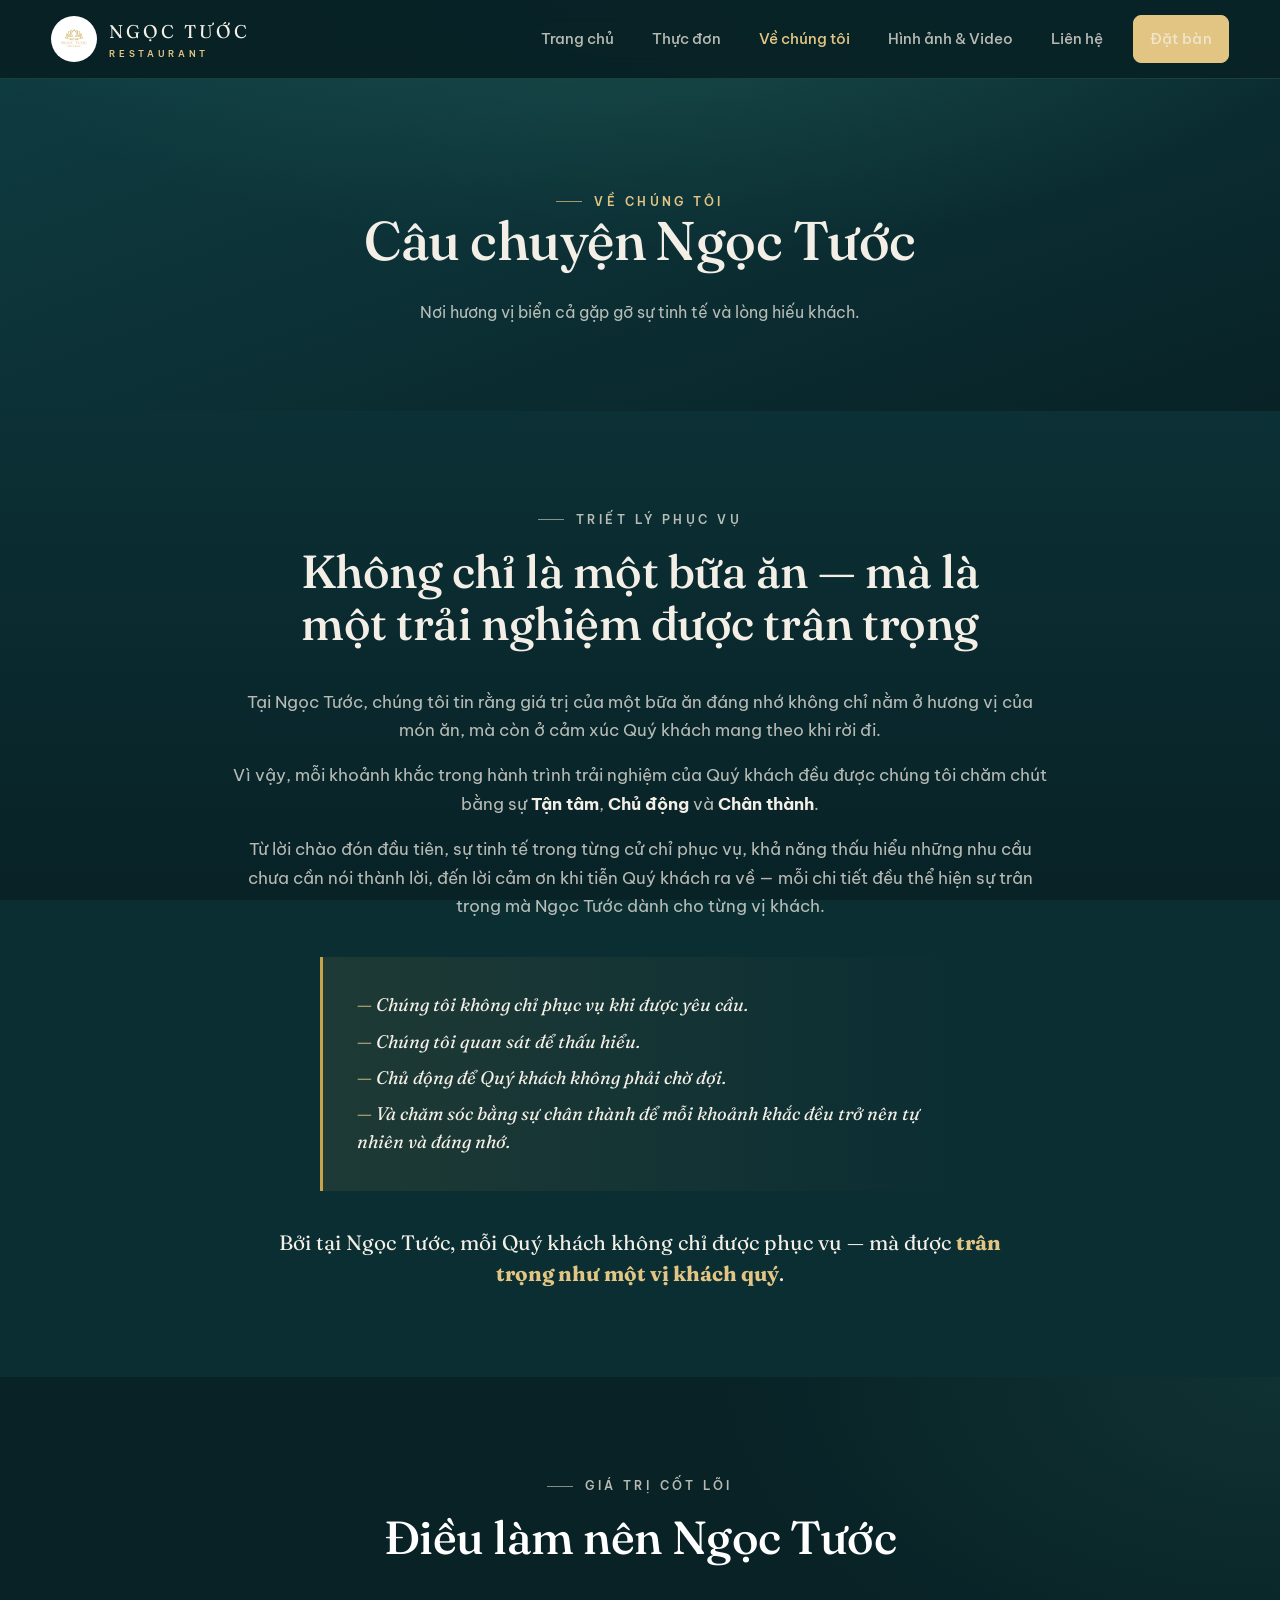
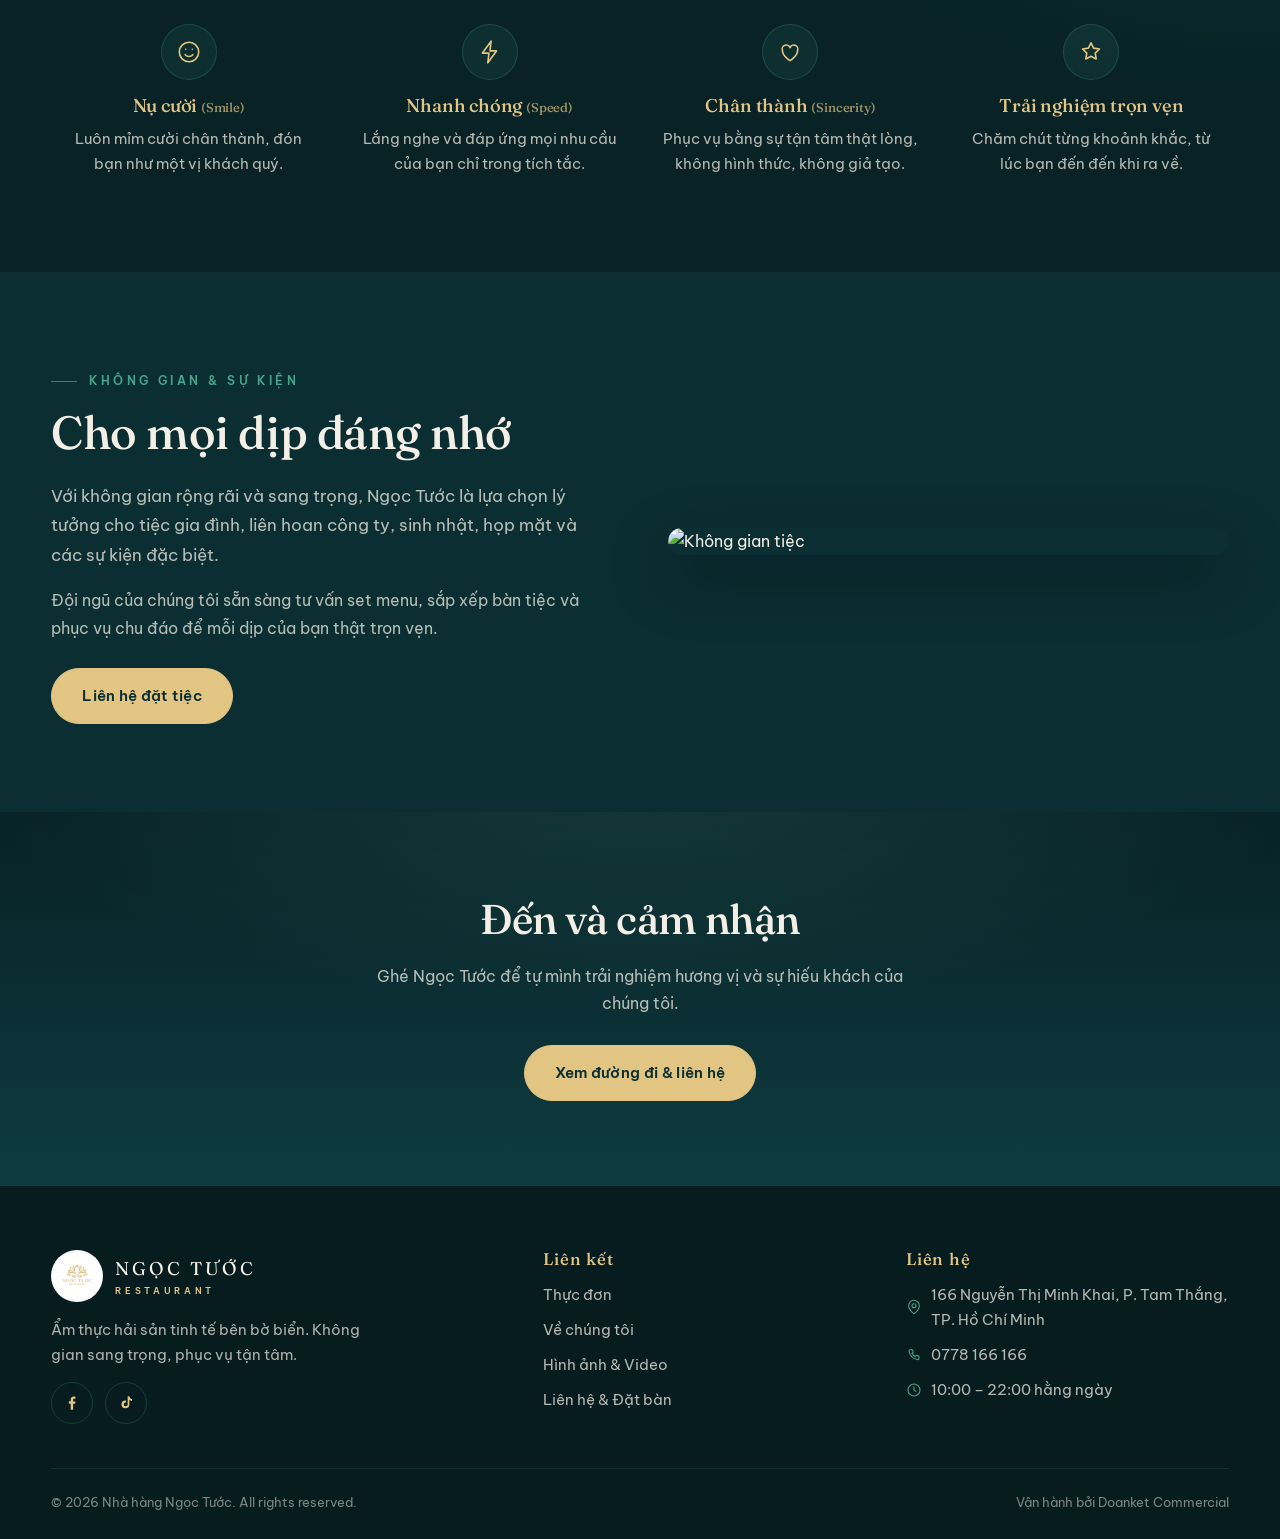
==== about.html @ 62fc62b0 "Khởi tạo website Nhà hàng Ngọc Tước Website tĩnh 5 trang (index, menu, about, gallery, contact) theo" ====
<!DOCTYPE html>
<html lang="vi">
<head>
<meta charset="UTF-8">
<meta name="viewport" content="width=device-width, initial-scale=1.0">
<title>Về chúng tôi — Nhà hàng Ngọc Tước</title>
<meta name="description" content="Câu chuyện, triết lý ẩm thực và không gian của Nhà hàng Ngọc Tước tại Vũng Tàu.">
<link rel="icon" href="assets/logo.jpg">
<link rel="preconnect" href="https://fonts.googleapis.com">
<link rel="preconnect" href="https://fonts.gstatic.com" crossorigin>
<link href="https://fonts.googleapis.com/css2?family=Fraunces:ital,opsz,wght@0,9..144,400;0,9..144,500;0,9..144,600;1,9..144,500&family=Be+Vietnam+Pro:wght@300;400;500;600;700&display=swap" rel="stylesheet">
<link rel="stylesheet" href="css/style.css">
</head>
<body>

<header class="site-header">
  <div class="container nav">
    <a href="index.html" class="brand">
      <img src="assets/logo.jpg" alt="Logo Ngọc Tước">
      <span class="brand-name">NGỌC TƯỚC<small>RESTAURANT</small></span>
    </a>
    <button class="nav-toggle" aria-label="Menu">☰</button>
    <ul class="nav-links">
      <li><a href="index.html">Trang chủ</a></li>
      <li><a href="menu.html">Thực đơn</a></li>
      <li><a href="about.html" class="active">Về chúng tôi</a></li>
      <li><a href="gallery.html">Hình ảnh &amp; Video</a></li>
      <li><a href="contact.html">Liên hệ</a></li>
      <li class="nav-cta"><a href="contact.html#dat-ban" class="btn btn--gold">Đặt bàn</a></li>
    </ul>
  </div>
</header>

<section class="page-banner">
  <div class="container">
    <p class="eyebrow" style="color:var(--gold-light)">Về chúng tôi</p>
    <h1>Câu chuyện Ngọc Tước</h1>
    <p>Nơi hương vị biển cả gặp gỡ sự tinh tế và lòng hiếu khách.</p>
  </div>
</section>

<section class="section">
  <div class="container">
    <div class="section-head reveal" style="margin-bottom:38px">
      <p class="eyebrow">Triết lý phục vụ</p>
      <h2 class="section-title">Không chỉ là một bữa ăn — mà là một trải nghiệm được trân trọng</h2>
    </div>
    <div class="philosophy-body reveal">
      <p>Tại Ngọc Tước, chúng tôi tin rằng giá trị của một bữa ăn đáng nhớ không chỉ nằm ở hương vị của món ăn, mà còn ở cảm xúc Quý khách mang theo khi rời đi.</p>
      <p>Vì vậy, mỗi khoảnh khắc trong hành trình trải nghiệm của Quý khách đều được chúng tôi chăm chút bằng sự <b>Tận tâm</b>, <b>Chủ động</b> và <b>Chân thành</b>.</p>
      <p>Từ lời chào đón đầu tiên, sự tinh tế trong từng cử chỉ phục vụ, khả năng thấu hiểu những nhu cầu chưa cần nói thành lời, đến lời cảm ơn khi tiễn Quý khách ra về — mỗi chi tiết đều thể hiện sự trân trọng mà Ngọc Tước dành cho từng vị khách.</p>
    </div>
    <div class="creed reveal">
      <p>Chúng tôi không chỉ phục vụ khi được yêu cầu.</p>
      <p>Chúng tôi quan sát để thấu hiểu.</p>
      <p>Chủ động để Quý khách không phải chờ đợi.</p>
      <p>Và chăm sóc bằng sự chân thành để mỗi khoảnh khắc đều trở nên tự nhiên và đáng nhớ.</p>
    </div>
    <p class="philosophy-closing reveal">Bởi tại Ngọc Tước, mỗi Quý khách không chỉ được phục vụ — mà được <b>trân trọng như một vị khách quý</b>.</p>
  </div>
</section>

<section class="section about-band">
  <div class="container">
    <div class="section-head reveal">
      <p class="eyebrow">Giá trị cốt lõi</p>
      <h2 class="section-title" style="color:#fff">Điều làm nên Ngọc Tước</h2>
    </div>
    <div class="features">
      <div class="feature reveal"><div class="ic"><svg viewBox="0 0 24 24" fill="none" stroke="currentColor" stroke-width="1.5" stroke-linecap="round" stroke-linejoin="round"><circle cx="12" cy="12" r="9"/><path d="M8.5 14.5a4.5 4.5 0 007 0"/><path d="M9 9.5h.01M15 9.5h.01"/></svg></div><h3 style="color:var(--gold-light)">Nụ cười <span style="font-size:.7em;opacity:.7">(Smile)</span></h3><p style="color:rgba(244,239,230,.74)">Luôn mỉm cười chân thành, đón bạn như một vị khách quý.</p></div>
      <div class="feature reveal"><div class="ic"><svg viewBox="0 0 24 24" fill="none" stroke="currentColor" stroke-width="1.5" stroke-linecap="round" stroke-linejoin="round"><path d="M13 2L5 13h6l-1 9 8-11h-6z"/></svg></div><h3 style="color:var(--gold-light)">Nhanh chóng <span style="font-size:.7em;opacity:.7">(Speed)</span></h3><p style="color:rgba(244,239,230,.74)">Lắng nghe và đáp ứng mọi nhu cầu của bạn chỉ trong tích tắc.</p></div>
      <div class="feature reveal"><div class="ic"><svg viewBox="0 0 24 24" fill="none" stroke="currentColor" stroke-width="1.5" stroke-linecap="round" stroke-linejoin="round"><path d="M12 20s-7-4.4-7-9.5A3.5 3.5 0 0112 8a3.5 3.5 0 017 2.5c0 5.1-7 9.5-7 9.5z"/></svg></div><h3 style="color:var(--gold-light)">Chân thành <span style="font-size:.7em;opacity:.7">(Sincerity)</span></h3><p style="color:rgba(244,239,230,.74)">Phục vụ bằng sự tận tâm thật lòng, không hình thức, không giả tạo.</p></div>
      <div class="feature reveal"><div class="ic"><svg viewBox="0 0 24 24" fill="none" stroke="currentColor" stroke-width="1.5" stroke-linecap="round" stroke-linejoin="round"><path d="M12 3.5l2.4 4.9 5.4.8-3.9 3.8.9 5.4-4.8-2.5-4.8 2.5.9-5.4L4.2 9.2l5.4-.8z"/></svg></div><h3 style="color:var(--gold-light)">Trải nghiệm trọn vẹn</h3><p style="color:rgba(244,239,230,.74)">Chăm chút từng khoảnh khắc, từ lúc bạn đến đến khi ra về.</p></div>
    </div>
  </div>
</section>

<section class="section">
  <div class="container split">
    <div class="reveal" style="order:2">
      <img src="https://images.unsplash.com/photo-1515669097368-22e68427d265?auto=format&fit=crop&w=900&q=80" alt="Không gian tiệc">
    </div>
    <div class="reveal" style="order:1">
      <p class="eyebrow">Không gian &amp; Sự kiện</p>
      <h2 class="section-title">Cho mọi dịp đáng nhớ</h2>
      <p class="lead">Với không gian rộng rãi và sang trọng, Ngọc Tước là lựa chọn lý tưởng cho tiệc gia đình, liên hoan công ty, sinh nhật, họp mặt và các sự kiện đặc biệt.</p>
      <p style="color:var(--nacre-dim)">Đội ngũ của chúng tôi sẵn sàng tư vấn set menu, sắp xếp bàn tiệc và phục vụ chu đáo để mỗi dịp của bạn thật trọn vẹn.</p>
      <div style="margin-top:26px"><a href="contact.html#dat-ban" class="btn btn--gold">Liên hệ đặt tiệc</a></div>
    </div>
  </div>
</section>

<section class="cta-band">
  <div class="container reveal">
    <h2>Đến và cảm nhận</h2>
    <p>Ghé Ngọc Tước để tự mình trải nghiệm hương vị và sự hiếu khách của chúng tôi.</p>
    <a href="contact.html" class="btn btn--gold">Xem đường đi &amp; liên hệ</a>
  </div>
</section>

<footer class="site-footer">
  <div class="container">
    <div class="footer-grid">
      <div>
        <div class="footer-brand">
          <img src="assets/logo.jpg" alt="Ngọc Tước">
          <span class="brand-name" style="color:var(--ivory)">NGỌC TƯỚC<small>RESTAURANT</small></span>
        </div>
        <p style="color:rgba(247,242,233,.7);font-size:.92rem;max-width:340px">Ẩm thực hải sản tinh tế bên bờ biển. Không gian sang trọng, phục vụ tận tâm.</p>
        <div class="socials">
          <a href="https://www.facebook.com/profile.php?id=100064023433682" target="_blank" rel="noopener" aria-label="Facebook"><svg viewBox="0 0 24 24" fill="currentColor"><path d="M13.5 21v-8h2.7l.4-3.1h-3.1V7.9c0-.9.25-1.5 1.5-1.5h1.6V3.6c-.28-.04-1.24-.12-2.36-.12-2.33 0-3.93 1.42-3.93 4.04v2.25H7.8V13h2.5v8z"/></svg></a>
          <a href="https://www.tiktok.com/@nhahangngoctuoc" target="_blank" rel="noopener" aria-label="TikTok"><svg viewBox="0 0 24 24" fill="currentColor"><path d="M16.5 3c.3 2 1.5 3.4 3.5 3.6v2.6c-1.3 0-2.5-.4-3.5-1.1v5.7a5.3 5.3 0 11-5.3-5.3c.3 0 .6 0 .9.1v2.7a2.6 2.6 0 102.1 2.5V3z"/></svg></a>
        </div>
      </div>
      <div>
        <h4>Liên kết</h4>
        <a href="menu.html">Thực đơn</a>
        <a href="about.html">Về chúng tôi</a>
        <a href="gallery.html">Hình ảnh &amp; Video</a>
        <a href="contact.html">Liên hệ &amp; Đặt bàn</a>
      </div>
      <div>
        <h4>Liên hệ</h4>
        <a href="https://maps.google.com/?q=166+Nguyen+Thi+Minh+Khai+Tam+Thang+Vung+Tau" target="_blank" rel="noopener"><svg viewBox="0 0 24 24" fill="none" stroke="currentColor" stroke-width="1.6" stroke-linecap="round" stroke-linejoin="round"><path d="M20 10c0 6-8 12-8 12s-8-6-8-12a8 8 0 0116 0z"/><circle cx="12" cy="10" r="3"/></svg>166 Nguyễn Thị Minh Khai, P. Tam Thắng, TP. Hồ Chí Minh</a>
        <a href="tel:0778166166"><svg viewBox="0 0 24 24" fill="none" stroke="currentColor" stroke-width="1.6" stroke-linecap="round" stroke-linejoin="round"><path d="M6.5 4h3l1.5 4-2 1.5a11 11 0 005 5l1.5-2 4 1.5v3a2 2 0 01-2 2A16 16 0 014.5 6a2 2 0 012-2z"/></svg>0778 166 166</a>
        <a href="#"><svg viewBox="0 0 24 24" fill="none" stroke="currentColor" stroke-width="1.6" stroke-linecap="round" stroke-linejoin="round"><circle cx="12" cy="12" r="9"/><path d="M12 7v5l3 2"/></svg>10:00 – 22:00 hằng ngày</a>
      </div>
    </div>
    <div class="footer-bottom">
      <span>© <span id="year">2026</span> Nhà hàng Ngọc Tước. All rights reserved.</span>
      <span>Vận hành bởi Doanket Commercial</span>
    </div>
  </div>
</footer>

<script src="js/main.js"></script>
</body>
</html>
---- css/style.css ----
/* ===========================================================
   Ngoc Tuoc Restaurant — Global Styles
   Direction: "Ngọc của biển" — biển sâu · xà cừ · ngọc bích,
   vàng sen điểm xuyết. Fraunces × Be Vietnam Pro.
   =========================================================== */
:root{
  /* deep-sea grounds */
  --abyss:#0b2e33;
  --abyss-2:#0e3b40;
  --abyss-3:#082226;
  --panel:#103a3f;         /* card surface */
  --panel-2:#0d3236;
  /* nacre / pearl text */
  --nacre:#f4efe6;
  --nacre-dim:rgba(244,239,230,.74);
  --nacre-faint:rgba(244,239,230,.5);
  /* jade accent */
  --jade:#4ba58c;
  --jade-deep:#2e7d6b;
  /* gold — demoted to accent */
  --gold:#c9a24b;
  --gold-light:#e2c583;
  --gold-dark:#d8b25e;      /* kept light enough to read on dark */
  /* legacy aliases still referenced by inline styles */
  --ink:#0b2e33;
  --ink-2:#0e3b40;
  --charcoal:#061c1f;
  --ivory:#f4efe6;
  --paper:#103a3f;          /* cards inherit dark panel */
  --muted:rgba(244,239,230,.5);
  --line:rgba(75,165,140,.24);
  --shadow:0 22px 60px rgba(0,0,0,.4);
  --radius:14px;
  --serif:"Fraunces","Cormorant Garamond",Georgia,"Times New Roman",serif;
  --sans:"Be Vietnam Pro","Segoe UI",system-ui,-apple-system,sans-serif;
}
*{box-sizing:border-box}
html{scroll-behavior:smooth}
body{
  margin:0;font-family:var(--sans);color:var(--nacre);
  line-height:1.7;font-size:16px;-webkit-font-smoothing:antialiased;
  background:var(--abyss);
  background-image:
    radial-gradient(120% 80% at 82% -5%,rgba(75,165,140,.12),transparent 55%),
    linear-gradient(180deg,var(--abyss-2),var(--abyss) 55%,var(--abyss-3));
  background-repeat:no-repeat;
  background-size:100% 100vh;
}
img{max-width:100%;display:block}
a{color:inherit;text-decoration:none}
h1,h2,h3,h4{font-family:var(--serif);font-weight:500;line-height:1.12;margin:0 0 .5em;letter-spacing:-.01em}
h1,h2{text-wrap:balance}
.container{width:min(1180px,92%);margin-inline:auto}
.section{padding:88px 0;position:relative}
.section--tight{padding:56px 0}
.eyebrow{
  font-family:var(--sans);letter-spacing:.3em;text-transform:uppercase;
  font-size:.72rem;font-weight:600;color:var(--jade);margin-bottom:16px;
  display:inline-flex;align-items:center;gap:12px;
}
.eyebrow::before{content:"";width:26px;height:1px;background:currentColor;opacity:.7}
.section-head .eyebrow{justify-content:center}
.section-title{font-size:clamp(1.9rem,4vw,2.9rem);color:var(--nacre)}
.section-head{text-align:center;max-width:720px;margin:0 auto 52px}
.section-head p{color:var(--nacre-dim)}
.lead{font-size:1.08rem;color:var(--nacre-dim)}

/* ---------- Buttons ---------- */
.btn{
  display:inline-flex;align-items:center;gap:.55em;cursor:pointer;
  font-family:var(--sans);font-weight:600;font-size:.95rem;letter-spacing:.02em;
  padding:14px 30px;border-radius:50px;border:1.5px solid transparent;
  transition:transform .22s ease,background .22s ease,color .22s ease,border-color .22s ease;
}
.btn svg{width:18px;height:18px}
.btn--gold{background:var(--gold-light);color:var(--abyss);border-color:var(--gold-light)}
.btn--gold:hover{background:#fff;border-color:#fff;transform:translateY(-2px)}
.btn--ghost{background:transparent;color:var(--gold-light);border-color:var(--line)}
.btn--ghost:hover{border-color:var(--gold-light);transform:translateY(-2px)}
.btn--light{border-color:rgba(244,239,230,.45);color:var(--nacre)}
.btn--light:hover{background:var(--nacre);color:var(--abyss);border-color:var(--nacre)}
:focus-visible{outline:2px solid var(--gold-light);outline-offset:3px}

/* ---------- Header / Nav ---------- */
.site-header{
  position:sticky;top:0;z-index:50;background:rgba(7,29,32,.82);
  backdrop-filter:blur(12px);border-bottom:1px solid var(--line);
}
.nav{display:flex;align-items:center;justify-content:space-between;height:78px}
.brand{display:flex;align-items:center;gap:12px}
.brand img{width:46px;height:46px;border-radius:50%;background:#fff;padding:3px}
.brand-name{font-family:var(--serif);color:var(--nacre);font-size:1.15rem;letter-spacing:.16em}
.brand-name small{display:block;font-family:var(--sans);font-size:.55rem;letter-spacing:.42em;color:var(--gold-light);font-weight:600}
.nav-links{display:flex;gap:6px;align-items:center;list-style:none;margin:0;padding:0}
.nav-links a{
  color:var(--nacre-dim);padding:10px 16px;border-radius:8px;font-size:.92rem;
  font-weight:500;transition:color .2s;
}
.nav-links a:hover,.nav-links a.active{color:var(--gold-light)}
.nav-cta{margin-left:8px}
.nav-toggle{display:none;background:none;border:0;color:var(--gold-light);font-size:1.6rem;cursor:pointer}

/* ---------- Hero ---------- */
.hero{
  position:relative;overflow:hidden;
  background:
    radial-gradient(120% 90% at 78% 6%,rgba(75,165,140,.18),transparent 55%),
    radial-gradient(90% 70% at 8% 105%,rgba(11,46,51,.9),transparent 60%),
    linear-gradient(160deg,var(--abyss-2),var(--abyss) 46%,var(--abyss-3));
}
.hero-inner{display:grid;grid-template-columns:1.12fr .88fr;gap:36px;align-items:center;
  padding:88px 0 104px}
.hero-copy h1{font-size:clamp(2.6rem,6.2vw,4.6rem);color:var(--nacre);margin-bottom:18px}
.hero-copy h1 em{font-style:italic;color:var(--gold-light)}
.hero .tagline{font-family:var(--serif);font-style:italic;color:var(--gold-light);
  font-size:clamp(1.05rem,2.2vw,1.4rem);margin:0 0 14px}
.hero p.sub{color:var(--nacre-dim);max-width:46ch;margin:0 0 32px}
.hero-actions{display:flex;gap:14px;align-items:center;flex-wrap:wrap}
.hero-meta{margin-top:44px;display:flex;gap:30px;flex-wrap:wrap}
.hero-meta span{display:inline-flex;align-items:center;gap:9px;font-size:.9rem;color:var(--nacre-dim)}
.hero-meta svg{width:18px;height:18px;color:var(--jade);flex:none}

/* pearl — signature element */
.hero-pearl{position:relative;display:grid;place-items:center;min-height:340px}
.pearl{width:min(300px,32vw);aspect-ratio:1;border-radius:50%;position:relative;
  background:radial-gradient(circle at 34% 28%,#ffffff 0%,#eef3f0 18%,#bfe0d4 40%,#6fb6a0 62%,#2e7d6b 82%,#123d38 100%);
  box-shadow:0 0 70px rgba(120,210,185,.32),inset -18px -22px 52px rgba(8,34,38,.55),
    inset 14px 16px 42px rgba(255,255,255,.5);
  animation:float 7s ease-in-out infinite}
.pearl::after{content:"";position:absolute;left:24%;top:18%;width:26%;height:20%;border-radius:50%;
  background:radial-gradient(circle,rgba(255,255,255,.9),transparent 70%);filter:blur(2px)}
.hero-pearl .ring{position:absolute;inset:-28px;border:1px solid var(--line);border-radius:50%}
.hero-pearl .ring.two{inset:-56px;border-color:rgba(75,165,140,.14)}
.pearl-tag{position:absolute;bottom:6px;right:-4px;background:rgba(8,34,38,.72);
  border:1px solid var(--line);border-radius:40px;padding:8px 16px;backdrop-filter:blur(4px)}
.pearl-tag b{font-family:var(--serif);font-style:italic;font-weight:500;font-size:.95rem;color:var(--gold-light)}
@keyframes float{0%,100%{transform:translateY(0)}50%{transform:translateY(-14px)}}

/* tide divider */
.tide{display:block;width:100%;height:44px;position:relative;z-index:2}
.hero .tide{margin-top:-44px}

/* ---------- Feature strip ---------- */
.features{display:grid;grid-template-columns:repeat(4,1fr);gap:26px}
.feature{text-align:center;padding:8px}
.feature .ic{width:56px;height:56px;margin:0 auto 16px;border-radius:50%;display:grid;place-items:center;
  color:var(--gold-light);background:rgba(75,165,140,.1);border:1px solid var(--line)}
.feature .ic svg{width:26px;height:26px}
.feature h3{font-size:1.15rem;color:var(--nacre)}
.feature p{color:var(--nacre-dim);font-size:.92rem;margin:0}

/* ---------- About split ---------- */
.split{display:grid;grid-template-columns:1fr 1fr;gap:56px;align-items:center}
.split img{border-radius:var(--radius);box-shadow:var(--shadow);width:100%;height:100%;object-fit:cover}
.about-band{background:
  radial-gradient(80% 120% at 100% 0,rgba(75,165,140,.12),transparent 55%),
  var(--abyss-3)}
.about-band .section-title{color:var(--nacre)}
.about-band .lead{color:var(--nacre-dim)}
.stats{display:flex;gap:36px;margin-top:26px;flex-wrap:wrap}
.stat b{font-family:var(--serif);color:var(--gold-light);font-size:1.9rem;display:block}
.stat span{font-size:.82rem;color:var(--nacre-faint);text-transform:uppercase;letter-spacing:.1em}

/* ---------- Menu categories ---------- */
.menu-grid{display:grid;grid-template-columns:repeat(3,1fr);gap:26px}
.menu-card{
  background:var(--panel);border:1px solid var(--line);border-radius:var(--radius);
  overflow:hidden;box-shadow:0 10px 30px rgba(0,0,0,.28);transition:transform .28s ease,box-shadow .28s ease,border-color .28s ease;
}
.menu-card:hover{transform:translateY(-6px);box-shadow:var(--shadow);border-color:rgba(75,165,140,.45)}
.menu-card .thumb{aspect-ratio:16/11;overflow:hidden}
.menu-card .thumb img{width:100%;height:100%;object-fit:cover;transition:transform .4s ease}
.menu-card:hover .thumb img{transform:scale(1.06)}
.menu-card .body{padding:22px 24px 26px}
.menu-card h3{font-size:1.25rem;margin-bottom:6px;color:var(--nacre)}
.menu-card p{color:var(--nacre-dim);font-size:.9rem;margin:0}
.menu-card .en{color:var(--jade);font-family:var(--serif);font-style:italic;font-size:.9rem}

/* ---------- Dish list (signature, numbered flow) ---------- */
.dish-list{display:grid;grid-template-columns:1fr 1fr;gap:8px 48px;margin-top:8px;counter-reset:dish}
.dish{display:flex;justify-content:space-between;align-items:baseline;gap:16px;padding:16px 0;
  border-bottom:1px solid rgba(75,165,140,.18)}
.dish .info{display:flex;align-items:baseline;gap:14px}
.dish .info::before{counter-increment:dish;content:counter(dish,decimal-leading-zero);
  font-family:var(--serif);font-size:.85rem;color:var(--gold);letter-spacing:.04em;
  font-variant-numeric:tabular-nums;flex:none;padding-top:2px}
.dish .info b{font-family:var(--serif);font-size:1.05rem;font-weight:500;color:var(--nacre)}
.dish .info span{display:block;color:var(--nacre-faint);font-size:.82rem;font-style:italic}
.dish .price{color:var(--gold-light);font-weight:600;white-space:nowrap;font-variant-numeric:tabular-nums}

/* ---------- Social / feeds ---------- */
.feed-grid{display:grid;grid-template-columns:1fr 1fr;gap:40px;align-items:start}
.feed-col h3{display:flex;align-items:center;gap:10px;font-size:1.4rem;color:var(--nacre)}
.feed-col h3 svg{width:22px;height:22px}
.feed-box{
  background:var(--panel);border:1px solid var(--line);border-radius:var(--radius);
  padding:18px;box-shadow:0 10px 30px rgba(0,0,0,.25);min-height:520px;
  display:flex;justify-content:center;overflow:hidden;
}
.feed-note{font-size:.85rem;color:var(--nacre-faint);margin:12px 2px 0}
.feed-note a{color:var(--gold-light);font-weight:600}

/* ---------- Contact ---------- */
.contact-grid{display:grid;grid-template-columns:1fr 1fr;gap:44px}
.info-list{list-style:none;padding:0;margin:0}
.info-list li{display:flex;gap:16px;padding:16px 0;border-bottom:1px solid var(--line)}
.info-list .ic{color:var(--jade);flex:none;width:30px;display:flex;justify-content:center;padding-top:2px}
.info-list .ic svg{width:22px;height:22px}
.info-list b{display:block;font-family:var(--serif);font-size:1.05rem;color:var(--nacre)}
.info-list span{color:var(--nacre-dim);font-size:.92rem}
.info-list a{color:var(--gold-light)}
.map-frame{border-radius:var(--radius);overflow:hidden;box-shadow:var(--shadow);min-height:340px;border:0;margin-top:22px;filter:saturate(.9)}
.form-card{background:var(--panel);border:1px solid var(--line);border-radius:var(--radius);padding:34px;box-shadow:var(--shadow)}
.form-card .section-title{color:var(--nacre)}
.form-row{display:grid;grid-template-columns:1fr 1fr;gap:16px}
.field{margin-bottom:16px}
.field label{display:block;font-size:.82rem;font-weight:600;margin-bottom:6px;color:var(--nacre-dim)}
.field input,.field select,.field textarea{
  width:100%;padding:12px 14px;border:1px solid var(--line);border-radius:9px;
  font-family:var(--sans);font-size:.95rem;background:rgba(255,255,255,.05);color:var(--nacre);
  transition:border-color .2s,box-shadow .2s;
}
.field input::placeholder,.field textarea::placeholder{color:var(--nacre-faint)}
.field select{color:var(--nacre)}
.field select option{color:#111;background:#fff}
.field input:focus,.field select:focus,.field textarea:focus{outline:0;border-color:var(--gold-light);box-shadow:0 0 0 3px rgba(226,197,131,.18)}
.field input[type=date],.field input[type=time]{color-scheme:dark}
.form-msg{margin-top:14px;padding:12px 16px;border-radius:9px;background:#eaf3ee;color:#2f6b32;font-size:.9rem;display:none}

/* ---------- CTA band ---------- */
.cta-band{
  position:relative;text-align:center;color:var(--nacre);padding:84px 0;overflow:hidden;
  background:
    radial-gradient(90% 120% at 50% -20%,rgba(75,165,140,.2),transparent 60%),
    linear-gradient(180deg,var(--abyss-3),var(--abyss-2));
}
.cta-band h2{color:var(--nacre);font-size:clamp(1.8rem,4vw,2.6rem)}
.cta-band p{color:var(--nacre-dim);max-width:560px;margin:10px auto 28px}

/* ---------- Footer ---------- */
.site-footer{background:var(--charcoal);color:var(--nacre-dim);padding:64px 0 26px;border-top:1px solid var(--line)}
.footer-grid{display:grid;grid-template-columns:1.4fr 1fr 1fr;gap:40px}
.site-footer h4{color:var(--gold-light);font-size:1.05rem;letter-spacing:.05em}
.site-footer a{color:var(--nacre-dim);font-size:.92rem;display:flex;align-items:center;gap:9px;padding:5px 0;transition:color .2s}
.site-footer a:hover{color:var(--gold-light)}
.site-footer a svg{width:16px;height:16px;color:var(--jade);flex:none}
.footer-brand{display:flex;align-items:center;gap:12px;margin-bottom:14px}
.footer-brand img{width:52px;height:52px;border-radius:50%;background:#fff;padding:3px}
.footer-brand a{padding:0}
.socials{display:flex;gap:12px;margin-top:14px}
.socials a{
  width:42px;height:42px;border-radius:50%;border:1px solid var(--line);
  display:grid;place-items:center;color:var(--gold-light);padding:0;
}
.socials a svg{width:18px;height:18px;color:currentColor}
.socials a:hover{background:var(--gold-light);color:var(--abyss);border-color:var(--gold-light)}
.footer-bottom{border-top:1px solid rgba(75,165,140,.16);margin-top:44px;padding-top:22px;
  display:flex;justify-content:space-between;flex-wrap:wrap;gap:10px;font-size:.82rem;color:var(--nacre-faint)}

/* ---------- Page banner ---------- */
.page-banner{
  position:relative;color:var(--nacre);text-align:center;padding:104px 0 84px;overflow:hidden;
  background:
    radial-gradient(90% 140% at 50% -30%,rgba(75,165,140,.2),transparent 60%),
    linear-gradient(160deg,var(--abyss-2),var(--abyss) 55%,var(--abyss-3));
}
.page-banner .eyebrow{justify-content:center}
.page-banner h1{font-size:clamp(2.2rem,5vw,3.4rem);color:var(--nacre)}
.page-banner p{color:var(--nacre-dim);max-width:560px;margin:8px auto 0}

/* ---------- Creed (philosophy emphasis block) ---------- */
.creed{
  max-width:640px;margin:36px auto;padding:26px 34px;
  border-left:3px solid var(--gold);
  background:linear-gradient(90deg,rgba(201,162,75,.1),transparent);
  text-align:left;
}
.creed p{
  margin:8px 0;font-family:var(--serif);font-style:italic;
  font-size:1.14rem;line-height:1.55;color:var(--nacre);
}
.creed p::before{content:"—  ";color:var(--gold-light);font-style:normal}
.philosophy-body{max-width:820px;margin:0 auto;text-align:center;font-size:1.06rem;color:var(--nacre-dim)}
.philosophy-body p{margin:0 0 16px}
.philosophy-body b{color:var(--nacre)}
.philosophy-closing{
  max-width:760px;margin:30px auto 0;text-align:center;
  font-family:var(--serif);font-size:1.3rem;line-height:1.5;color:var(--nacre);
}
.philosophy-closing b{color:var(--gold-light)}

/* ---------- Reveal animation ---------- */
.reveal{opacity:0;transform:translateY(26px);transition:opacity .7s cubic-bezier(.2,.7,.2,1),transform .7s cubic-bezier(.2,.7,.2,1)}
.reveal.in{opacity:1;transform:none}
@media(prefers-reduced-motion:reduce){
  .reveal{opacity:1;transform:none;transition:none}
  .pearl{animation:none}
  html{scroll-behavior:auto}
}

/* ---------- Responsive ---------- */
@media(max-width:920px){
  .features{grid-template-columns:repeat(2,1fr)}
  .split,.feed-grid,.contact-grid,.hero-inner{grid-template-columns:1fr;gap:34px}
  .hero-inner{padding:64px 0 84px}
  .hero-pearl{min-height:260px;order:-1}
  .menu-grid{grid-template-columns:repeat(2,1fr)}
  .dish-list{grid-template-columns:1fr}
  .footer-grid{grid-template-columns:1fr 1fr}
}
@media(max-width:640px){
  .section{padding:60px 0}
  .menu-grid{grid-template-columns:1fr}
  .form-row{grid-template-columns:1fr}
  .footer-grid{grid-template-columns:1fr}
  .hero-meta{gap:16px 24px}
  .nav-links{
    position:fixed;inset:78px 0 auto 0;background:rgba(7,29,32,.98);
    flex-direction:column;gap:0;padding:14px 0;display:none;border-bottom:1px solid var(--line);
  }
  .nav-links.open{display:flex}
  .nav-links a{padding:14px 24px;border-radius:0}
  .nav-links li{width:100%}
  .nav-cta{margin:10px 24px}
  .nav-toggle{display:block}
}
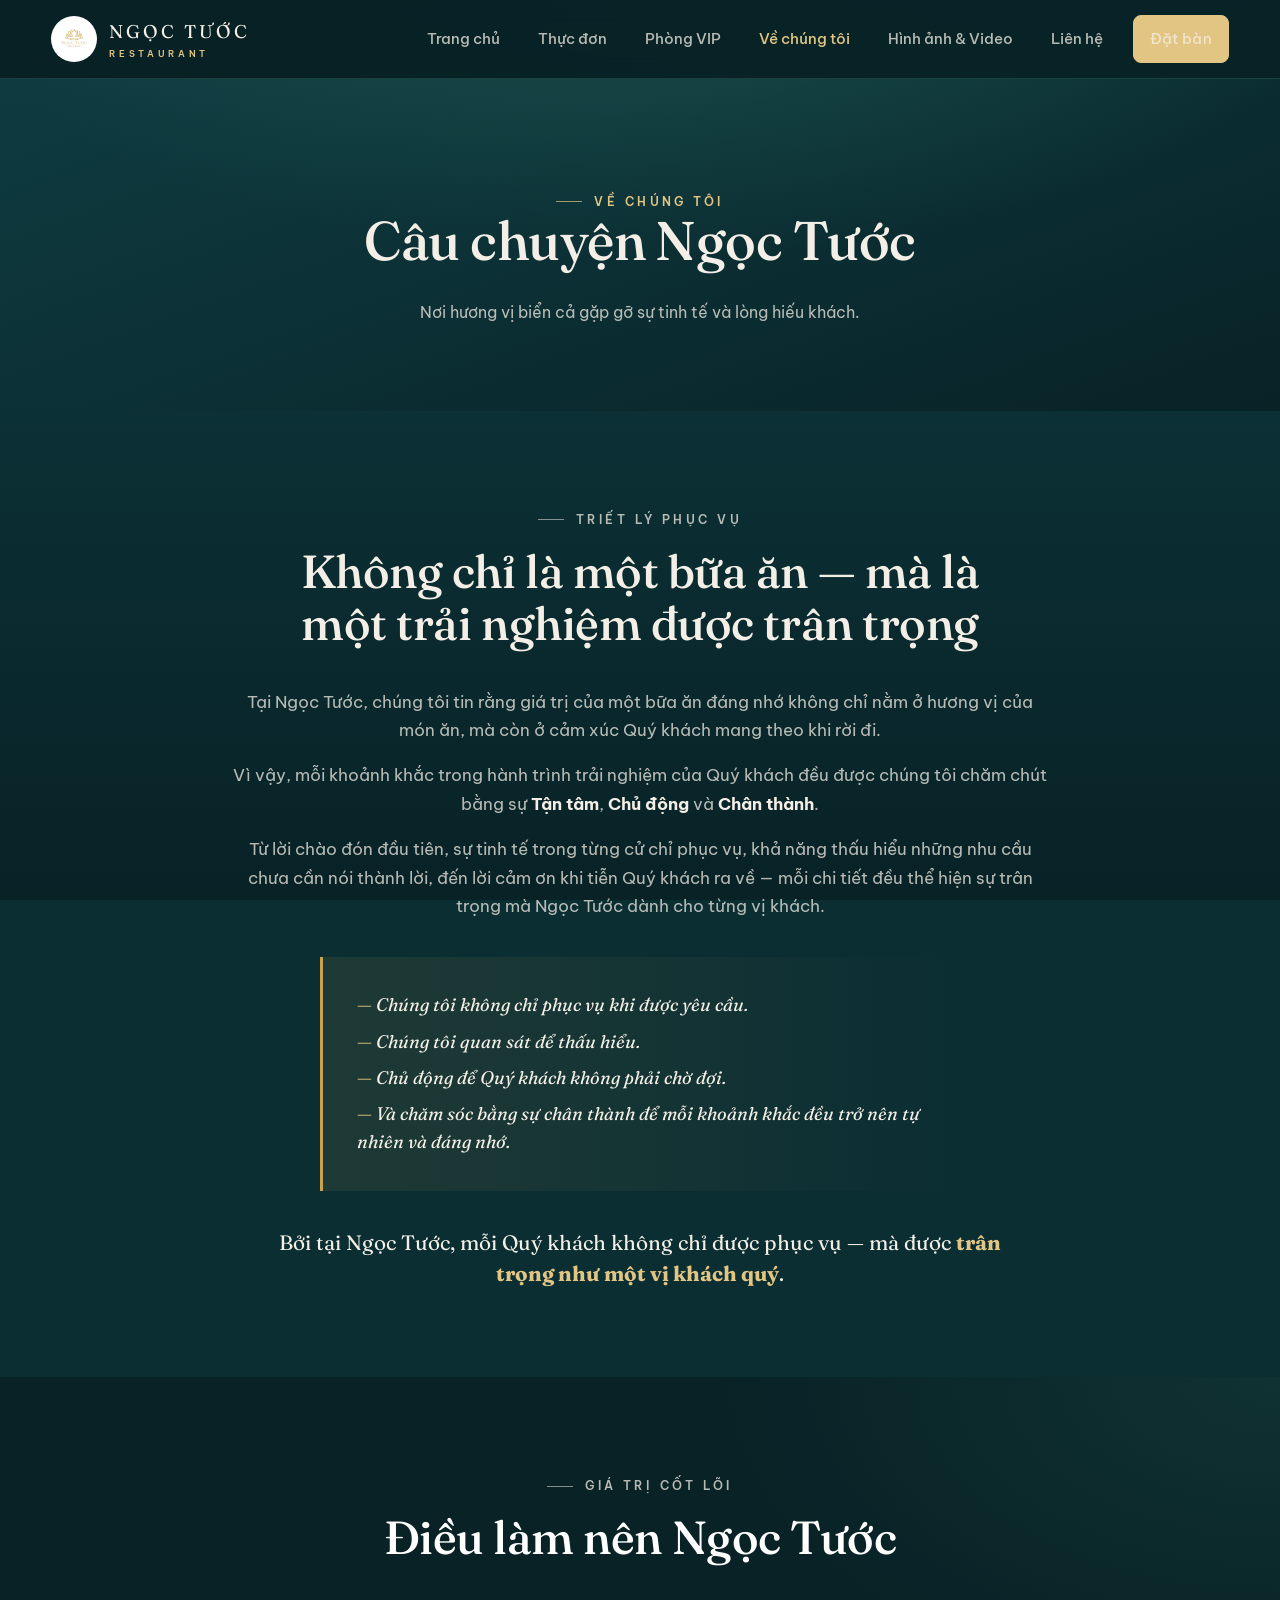
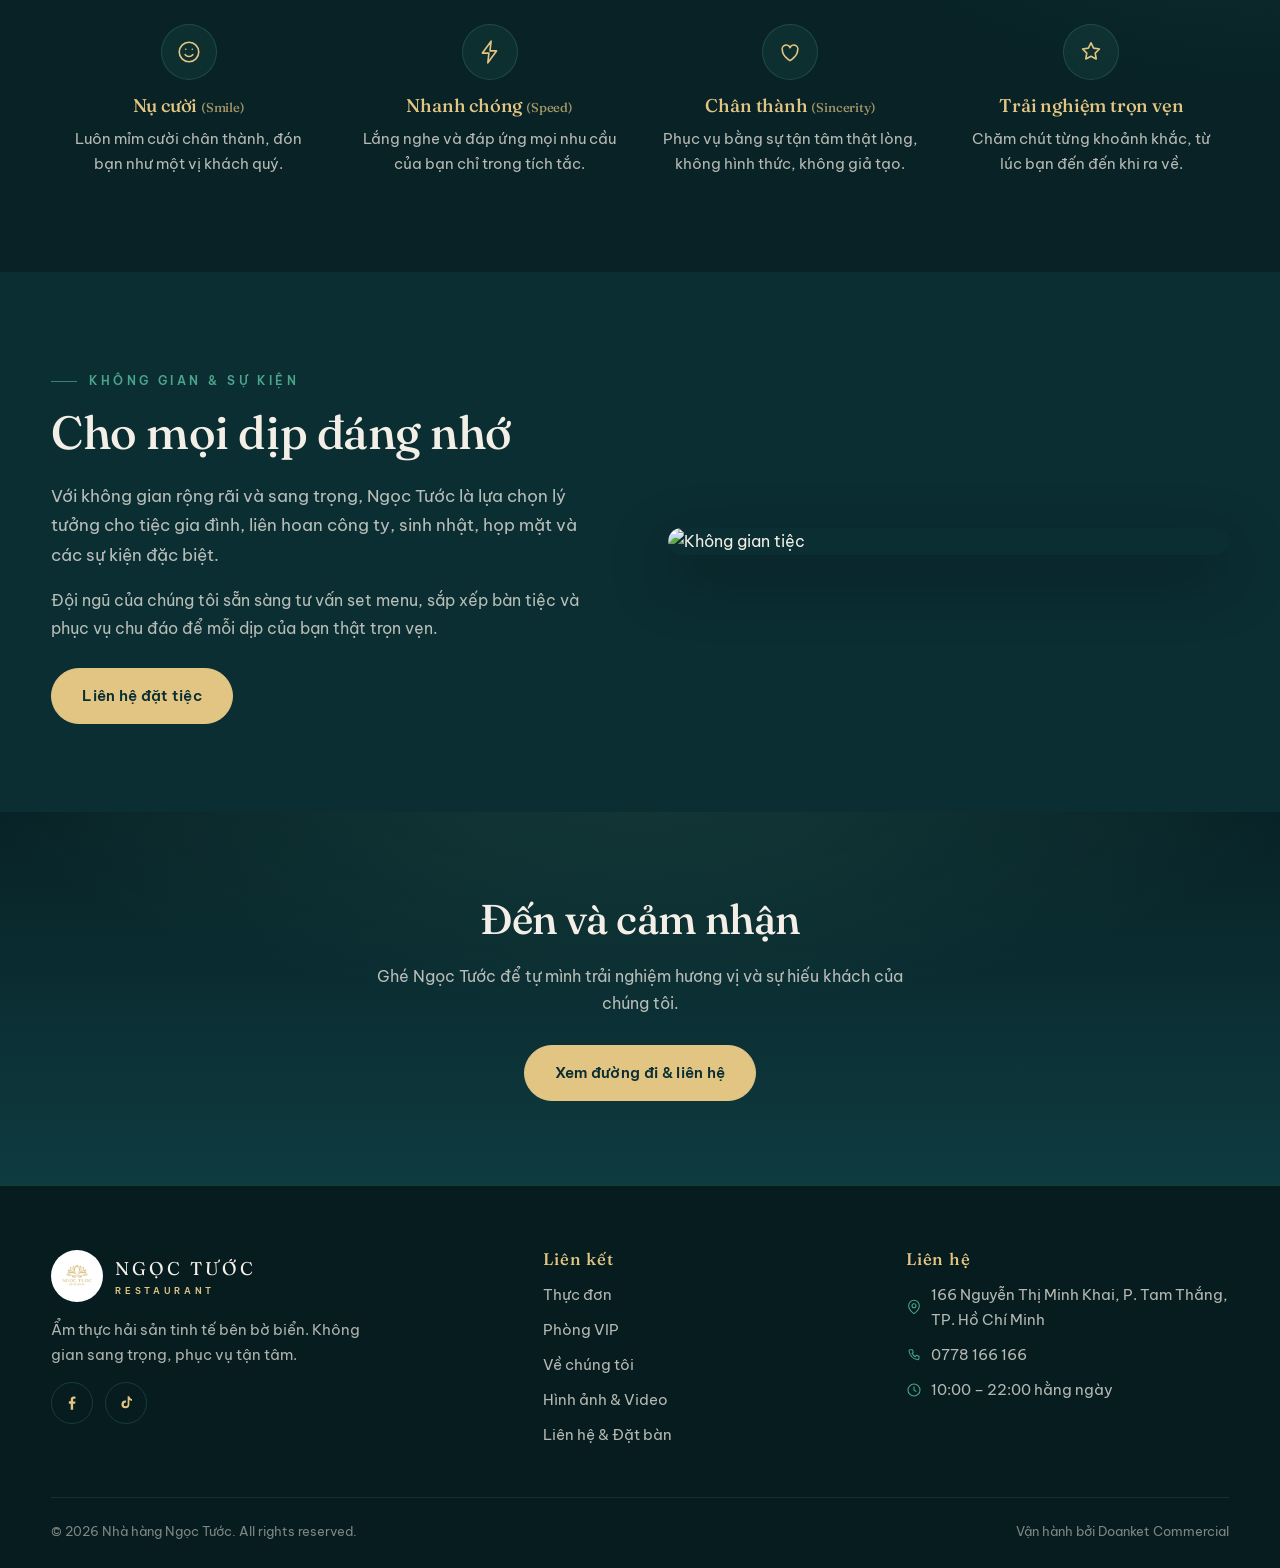
==== commit 89202a17: "Thêm trang Phòng VIP, tinh chỉnh hero & định vị Vũng Tàu - phong.html: 13 phòng VIP (ảnh thật + mô t" ====
--- a/about.html
+++ b/about.html
@@ -23,6 +23,7 @@
     <ul class="nav-links">
       <li><a href="index.html">Trang chủ</a></li>
       <li><a href="menu.html">Thực đơn</a></li>
+      <li><a href="phong.html">Phòng VIP</a></li>
       <li><a href="about.html" class="active">Về chúng tôi</a></li>
       <li><a href="gallery.html">Hình ảnh &amp; Video</a></li>
       <li><a href="contact.html">Liên hệ</a></li>
@@ -115,6 +116,7 @@
       <div>
         <h4>Liên kết</h4>
         <a href="menu.html">Thực đơn</a>
+        <a href="phong.html">Phòng VIP</a>
         <a href="about.html">Về chúng tôi</a>
         <a href="gallery.html">Hình ảnh &amp; Video</a>
         <a href="contact.html">Liên hệ &amp; Đặt bàn</a>
--- a/css/style.css
+++ b/css/style.css
@@ -176,6 +176,48 @@
 .menu-card p{color:var(--nacre-dim);font-size:.9rem;margin:0}
 .menu-card .en{color:var(--jade);font-family:var(--serif);font-style:italic;font-size:.9rem}
 
+/* ---------- VIP rooms gallery ---------- */
+.room-grid{display:grid;grid-template-columns:repeat(auto-fill,minmax(300px,1fr));gap:24px}
+.room-card{display:flex;flex-direction:column;background:var(--panel);border:1px solid var(--line);
+  border-radius:var(--radius);overflow:hidden;box-shadow:0 10px 30px rgba(0,0,0,.28);
+  transition:transform .28s ease,box-shadow .28s ease,border-color .28s ease}
+.room-card:hover{transform:translateY(-6px);box-shadow:var(--shadow);border-color:rgba(75,165,140,.45)}
+.room-photo{position:relative;display:block;aspect-ratio:4/3;overflow:hidden}
+.room-photo img{width:100%;height:100%;object-fit:cover;transition:transform .5s ease}
+.room-card:hover .room-photo img{transform:scale(1.06)}
+.room-photo::after{content:"";position:absolute;inset:0;pointer-events:none;
+  background:linear-gradient(to top,rgba(6,26,29,.86),rgba(6,26,29,.15) 42%,transparent 60%)}
+.room-cap{position:absolute;left:0;right:0;bottom:0;z-index:2;padding:14px 18px}
+.room-cap small{display:block;font-size:.62rem;letter-spacing:.26em;text-transform:uppercase;
+  color:var(--gold-light);margin-bottom:4px}
+.room-cap b{font-family:var(--serif);font-weight:500;font-size:1.4rem;color:var(--nacre);line-height:1.1}
+.room-photo:focus-visible{outline:2px solid var(--gold-light);outline-offset:-3px}
+.room-body{padding:18px 20px 22px;display:flex;flex-direction:column;gap:12px}
+.room-meta{display:flex;flex-wrap:wrap;gap:8px}
+.room-meta span{display:inline-flex;align-items:center;gap:6px;font-size:.74rem;font-weight:600;
+  color:var(--gold-light);background:rgba(75,165,140,.1);border:1px solid var(--line);
+  border-radius:40px;padding:5px 12px}
+.room-meta svg{width:14px;height:14px;color:var(--jade)}
+.room-body p{margin:0;color:var(--nacre-dim);font-size:.92rem;line-height:1.66}
+
+/* ---------- Lightbox ---------- */
+.lightbox{position:fixed;inset:0;z-index:200;display:none;align-items:center;justify-content:center;
+  padding:5vh 5vw;background:rgba(5,22,25,.9);backdrop-filter:blur(8px)}
+.lightbox.open{display:flex}
+.lightbox figure{margin:0;max-width:92vw;display:flex;flex-direction:column;align-items:center;gap:20px}
+.lightbox.open figure{animation:lb-in .28s cubic-bezier(.2,.7,.2,1)}
+.lightbox img{width:min(74vh,86vw);height:min(74vh,86vw);object-fit:cover;border-radius:50%;
+  border:2px solid var(--gold-light);background:var(--abyss-3);
+  box-shadow:0 0 0 10px rgba(226,197,131,.07),0 0 0 11px var(--line),0 30px 80px rgba(0,0,0,.55)}
+.lightbox figcaption{font-family:var(--serif);font-style:italic;font-size:1.15rem;color:var(--gold-light)}
+.lightbox-close{position:absolute;top:22px;right:26px;width:46px;height:46px;border-radius:50%;
+  border:1px solid var(--line);background:rgba(6,26,29,.7);color:var(--nacre);cursor:pointer;
+  display:grid;place-items:center;transition:background .2s,color .2s,border-color .2s}
+.lightbox-close svg{width:20px;height:20px}
+.lightbox-close:hover{background:var(--gold-light);color:var(--abyss);border-color:var(--gold-light)}
+@keyframes lb-in{from{transform:scale(.94);opacity:0}to{transform:none;opacity:1}}
+@media(prefers-reduced-motion:reduce){.lightbox.open figure{animation:none}}
+
 /* ---------- Dish list (signature, numbered flow) ---------- */
 .dish-list{display:grid;grid-template-columns:1fr 1fr;gap:8px 48px;margin-top:8px;counter-reset:dish}
 .dish{display:flex;justify-content:space-between;align-items:baseline;gap:16px;padding:16px 0;
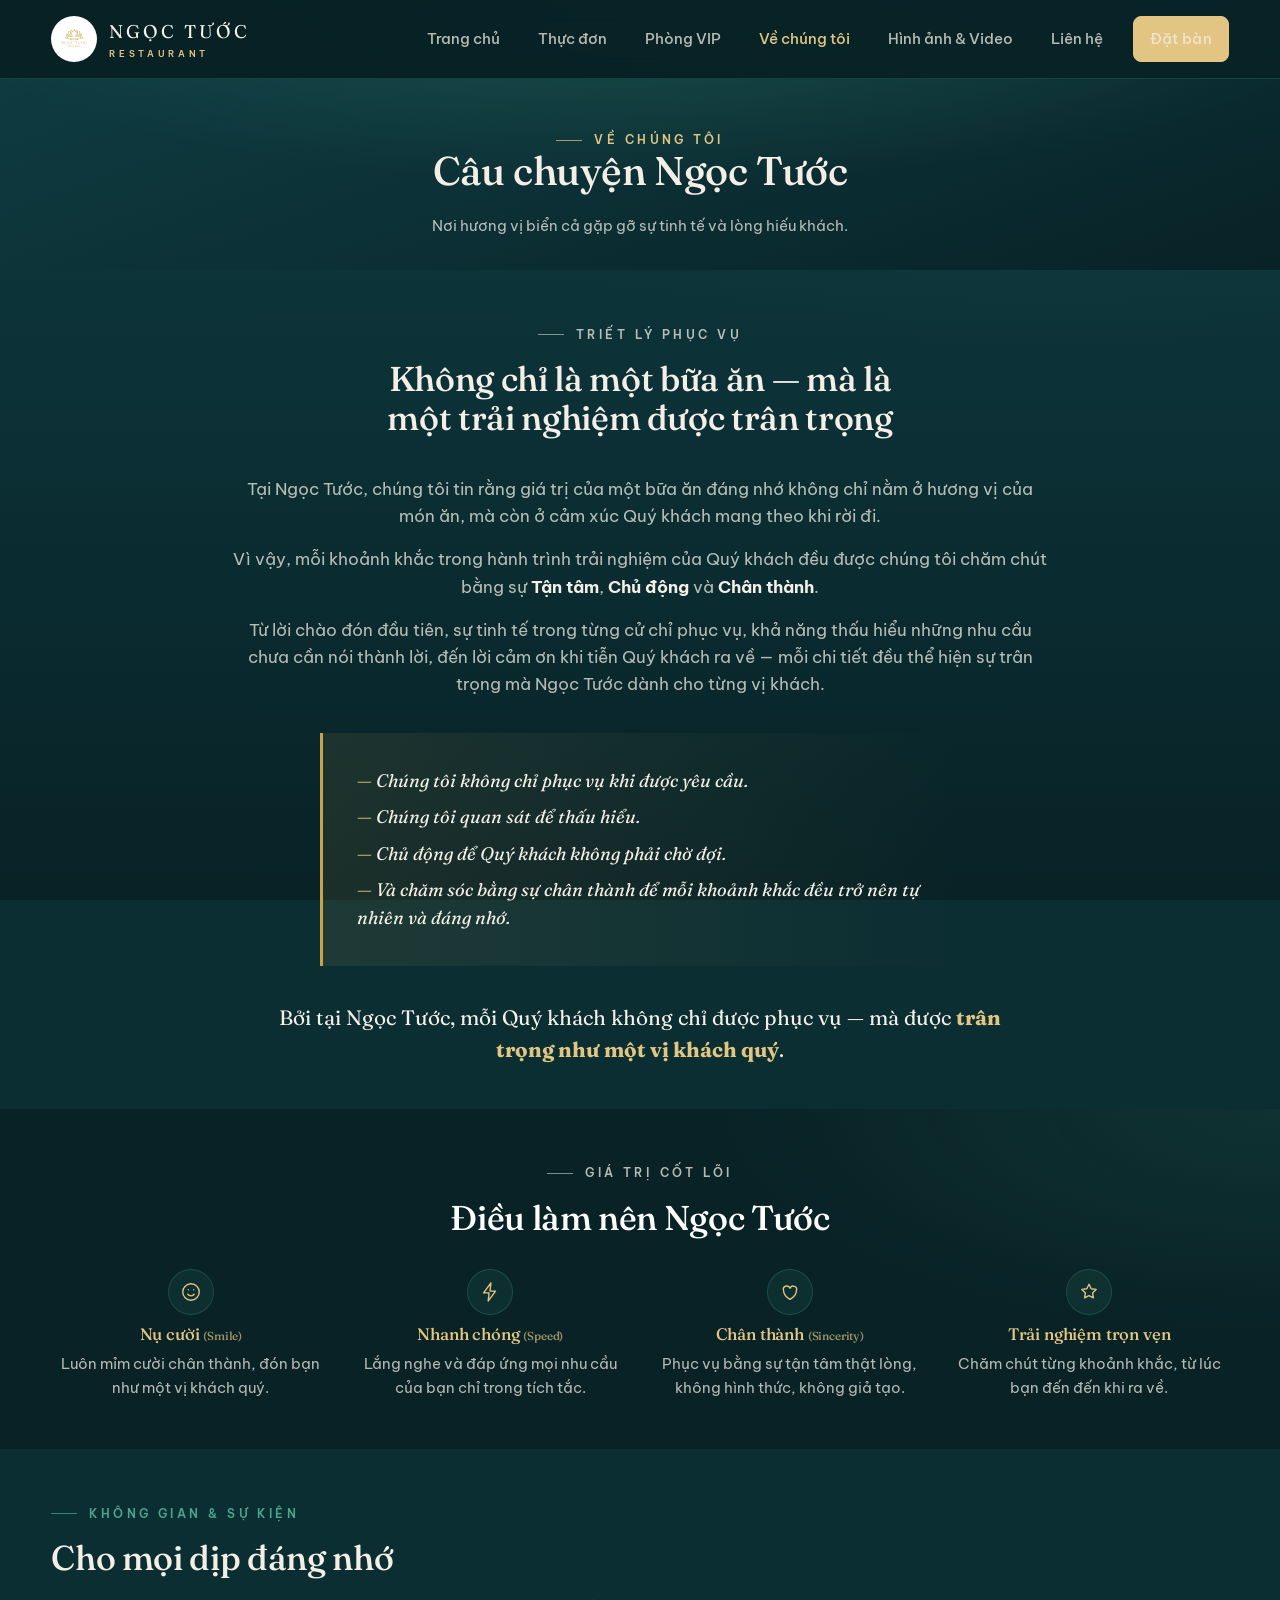
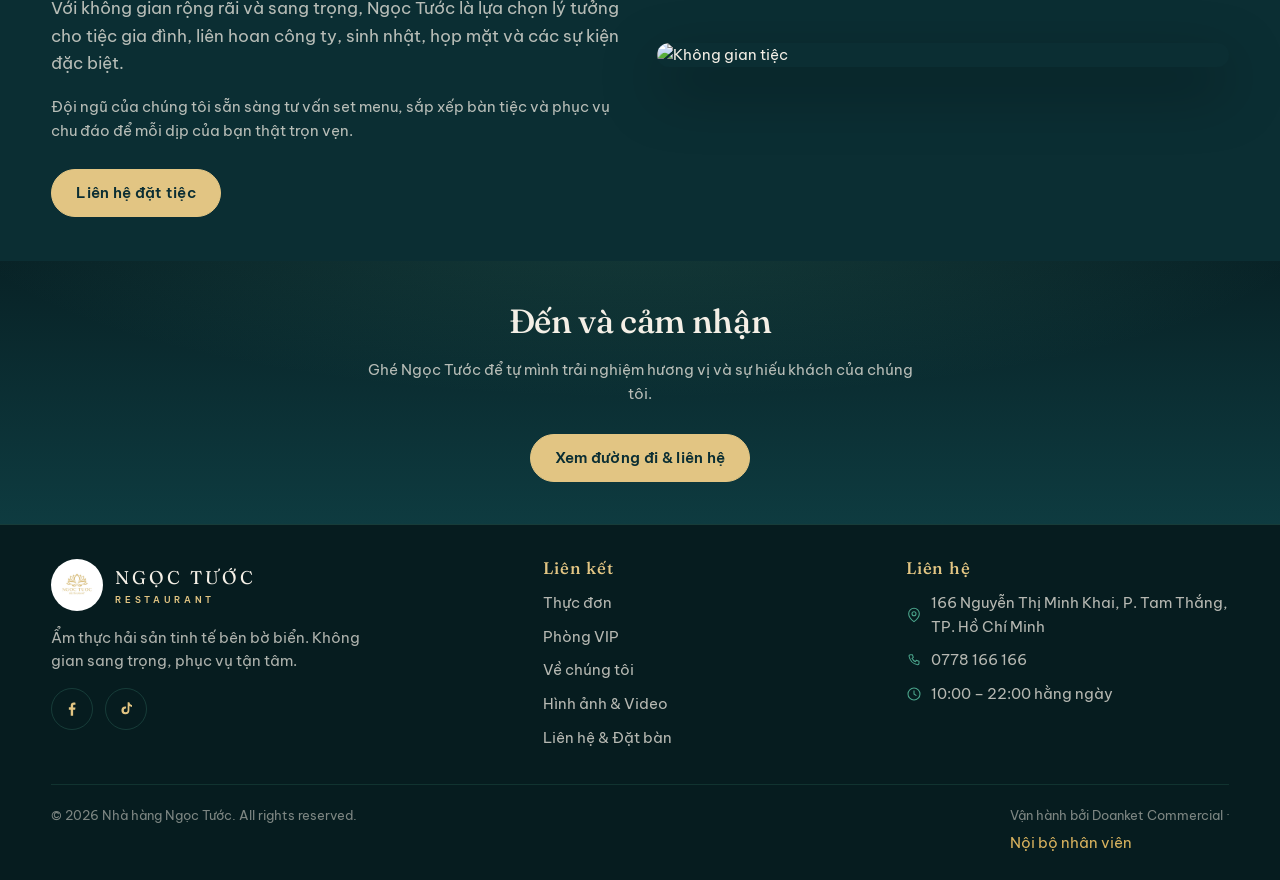
==== commit 65ab3e4f: "Thêm cổng nội bộ nhân viên (quytrinh.html) + link footer - Cổng Quy trình & Cẩm nang nhập việc 17 bộ" ====
--- a/about.html
+++ b/about.html
@@ -130,7 +130,7 @@
     </div>
     <div class="footer-bottom">
       <span>© <span id="year">2026</span> Nhà hàng Ngọc Tước. All rights reserved.</span>
-      <span>Vận hành bởi Doanket Commercial</span>
+      <span>Vận hành bởi Doanket Commercial · <a href="quytrinh.html" style="color:var(--gold-dark)">Nội bộ nhân viên</a></span>
     </div>
   </div>
 </footer>
--- a/css/style.css
+++ b/css/style.css
@@ -38,7 +38,7 @@
 html{scroll-behavior:smooth}
 body{
   margin:0;font-family:var(--sans);color:var(--nacre);
-  line-height:1.7;font-size:16px;-webkit-font-smoothing:antialiased;
+  line-height:1.6;font-size:15px;-webkit-font-smoothing:antialiased;
   background:var(--abyss);
   background-image:
     radial-gradient(120% 80% at 82% -5%,rgba(75,165,140,.12),transparent 55%),
@@ -51,8 +51,8 @@
 h1,h2,h3,h4{font-family:var(--serif);font-weight:500;line-height:1.12;margin:0 0 .5em;letter-spacing:-.01em}
 h1,h2{text-wrap:balance}
 .container{width:min(1180px,92%);margin-inline:auto}
-.section{padding:88px 0;position:relative}
-.section--tight{padding:56px 0}
+.section{padding:44px 0;position:relative}
+.section--tight{padding:30px 0}
 .eyebrow{
   font-family:var(--sans);letter-spacing:.3em;text-transform:uppercase;
   font-size:.72rem;font-weight:600;color:var(--jade);margin-bottom:16px;
@@ -60,8 +60,8 @@
 }
 .eyebrow::before{content:"";width:26px;height:1px;background:currentColor;opacity:.7}
 .section-head .eyebrow{justify-content:center}
-.section-title{font-size:clamp(1.9rem,4vw,2.9rem);color:var(--nacre)}
-.section-head{text-align:center;max-width:720px;margin:0 auto 52px}
+.section-title{font-size:clamp(1.5rem,3.2vw,2.15rem);color:var(--nacre)}
+.section-head{text-align:center;max-width:720px;margin:0 auto 26px}
 .section-head p{color:var(--nacre-dim)}
 .lead{font-size:1.08rem;color:var(--nacre-dim)}
 
@@ -69,7 +69,7 @@
 .btn{
   display:inline-flex;align-items:center;gap:.55em;cursor:pointer;
   font-family:var(--sans);font-weight:600;font-size:.95rem;letter-spacing:.02em;
-  padding:14px 30px;border-radius:50px;border:1.5px solid transparent;
+  padding:11px 24px;border-radius:50px;border:1.5px solid transparent;
   transition:transform .22s ease,background .22s ease,color .22s ease,border-color .22s ease;
 }
 .btn svg{width:18px;height:18px}
@@ -108,21 +108,21 @@
     radial-gradient(90% 70% at 8% 105%,rgba(11,46,51,.9),transparent 60%),
     linear-gradient(160deg,var(--abyss-2),var(--abyss) 46%,var(--abyss-3));
 }
-.hero-inner{display:grid;grid-template-columns:1.12fr .88fr;gap:36px;align-items:center;
-  padding:88px 0 104px}
-.hero-copy h1{font-size:clamp(2.6rem,6.2vw,4.6rem);color:var(--nacre);margin-bottom:18px}
+.hero-inner{display:grid;grid-template-columns:1.12fr .88fr;gap:30px;align-items:center;
+  padding:40px 0 50px}
+.hero-copy h1{font-size:clamp(2rem,5vw,3.4rem);color:var(--nacre);margin-bottom:14px}
 .hero-copy h1 em{font-style:italic;color:var(--gold-light)}
 .hero .tagline{font-family:var(--serif);font-style:italic;color:var(--gold-light);
-  font-size:clamp(1.05rem,2.2vw,1.4rem);margin:0 0 14px}
-.hero p.sub{color:var(--nacre-dim);max-width:46ch;margin:0 0 32px}
-.hero-actions{display:flex;gap:14px;align-items:center;flex-wrap:wrap}
-.hero-meta{margin-top:44px;display:flex;gap:30px;flex-wrap:wrap}
+  font-size:clamp(1rem,2vw,1.25rem);margin:0 0 10px}
+.hero p.sub{color:var(--nacre-dim);max-width:46ch;margin:0 0 24px}
+.hero-actions{display:flex;gap:12px;align-items:center;flex-wrap:wrap}
+.hero-meta{margin-top:30px;display:flex;gap:24px;flex-wrap:wrap}
 .hero-meta span{display:inline-flex;align-items:center;gap:9px;font-size:.9rem;color:var(--nacre-dim)}
 .hero-meta svg{width:18px;height:18px;color:var(--jade);flex:none}
 
 /* pearl — signature element */
-.hero-pearl{position:relative;display:grid;place-items:center;min-height:340px}
-.pearl{width:min(300px,32vw);aspect-ratio:1;border-radius:50%;position:relative;
+.hero-pearl{position:relative;display:grid;place-items:center;min-height:250px}
+.pearl{width:min(220px,26vw);aspect-ratio:1;border-radius:50%;position:relative;
   background:radial-gradient(circle at 34% 28%,#ffffff 0%,#eef3f0 18%,#bfe0d4 40%,#6fb6a0 62%,#2e7d6b 82%,#123d38 100%);
   box-shadow:0 0 70px rgba(120,210,185,.32),inset -18px -22px 52px rgba(8,34,38,.55),
     inset 14px 16px 42px rgba(255,255,255,.5);
@@ -141,16 +141,16 @@
 .hero .tide{margin-top:-44px}
 
 /* ---------- Feature strip ---------- */
-.features{display:grid;grid-template-columns:repeat(4,1fr);gap:26px}
-.feature{text-align:center;padding:8px}
-.feature .ic{width:56px;height:56px;margin:0 auto 16px;border-radius:50%;display:grid;place-items:center;
+.features{display:grid;grid-template-columns:repeat(4,1fr);gap:20px}
+.feature{text-align:center;padding:6px}
+.feature .ic{width:46px;height:46px;margin:0 auto 10px;border-radius:50%;display:grid;place-items:center;
   color:var(--gold-light);background:rgba(75,165,140,.1);border:1px solid var(--line)}
-.feature .ic svg{width:26px;height:26px}
-.feature h3{font-size:1.15rem;color:var(--nacre)}
+.feature .ic svg{width:22px;height:22px}
+.feature h3{font-size:1.04rem;color:var(--nacre)}
 .feature p{color:var(--nacre-dim);font-size:.92rem;margin:0}
 
 /* ---------- About split ---------- */
-.split{display:grid;grid-template-columns:1fr 1fr;gap:56px;align-items:center}
+.split{display:grid;grid-template-columns:1fr 1fr;gap:34px;align-items:center}
 .split img{border-radius:var(--radius);box-shadow:var(--shadow);width:100%;height:100%;object-fit:cover}
 .about-band{background:
   radial-gradient(80% 120% at 100% 0,rgba(75,165,140,.12),transparent 55%),
@@ -158,26 +158,26 @@
 .about-band .section-title{color:var(--nacre)}
 .about-band .lead{color:var(--nacre-dim)}
 .stats{display:flex;gap:36px;margin-top:26px;flex-wrap:wrap}
-.stat b{font-family:var(--serif);color:var(--gold-light);font-size:1.9rem;display:block}
+.stat b{font-family:var(--serif);color:var(--gold-light);font-size:1.55rem;display:block}
 .stat span{font-size:.82rem;color:var(--nacre-faint);text-transform:uppercase;letter-spacing:.1em}
 
 /* ---------- Menu categories ---------- */
-.menu-grid{display:grid;grid-template-columns:repeat(3,1fr);gap:26px}
+.menu-grid{display:grid;grid-template-columns:repeat(3,1fr);gap:18px}
 .menu-card{
   background:var(--panel);border:1px solid var(--line);border-radius:var(--radius);
   overflow:hidden;box-shadow:0 10px 30px rgba(0,0,0,.28);transition:transform .28s ease,box-shadow .28s ease,border-color .28s ease;
 }
 .menu-card:hover{transform:translateY(-6px);box-shadow:var(--shadow);border-color:rgba(75,165,140,.45)}
-.menu-card .thumb{aspect-ratio:16/11;overflow:hidden}
+.menu-card .thumb{aspect-ratio:16/10;overflow:hidden}
 .menu-card .thumb img{width:100%;height:100%;object-fit:cover;transition:transform .4s ease}
 .menu-card:hover .thumb img{transform:scale(1.06)}
-.menu-card .body{padding:22px 24px 26px}
-.menu-card h3{font-size:1.25rem;margin-bottom:6px;color:var(--nacre)}
+.menu-card .body{padding:16px 18px 18px}
+.menu-card h3{font-size:1.12rem;margin-bottom:5px;color:var(--nacre)}
 .menu-card p{color:var(--nacre-dim);font-size:.9rem;margin:0}
 .menu-card .en{color:var(--jade);font-family:var(--serif);font-style:italic;font-size:.9rem}
 
 /* ---------- VIP rooms gallery ---------- */
-.room-grid{display:grid;grid-template-columns:repeat(auto-fill,minmax(300px,1fr));gap:24px}
+.room-grid{display:grid;grid-template-columns:repeat(auto-fill,minmax(248px,1fr));gap:18px}
 .room-card{display:flex;flex-direction:column;background:var(--panel);border:1px solid var(--line);
   border-radius:var(--radius);overflow:hidden;box-shadow:0 10px 30px rgba(0,0,0,.28);
   transition:transform .28s ease,box-shadow .28s ease,border-color .28s ease}
@@ -190,15 +190,27 @@
 .room-cap{position:absolute;left:0;right:0;bottom:0;z-index:2;padding:14px 18px}
 .room-cap small{display:block;font-size:.62rem;letter-spacing:.26em;text-transform:uppercase;
   color:var(--gold-light);margin-bottom:4px}
-.room-cap b{font-family:var(--serif);font-weight:500;font-size:1.4rem;color:var(--nacre);line-height:1.1}
+.room-cap b{font-family:var(--serif);font-weight:500;font-size:1.2rem;color:var(--nacre);line-height:1.1}
 .room-photo:focus-visible{outline:2px solid var(--gold-light);outline-offset:-3px}
-.room-body{padding:18px 20px 22px;display:flex;flex-direction:column;gap:12px}
+.room-body{padding:14px 16px 16px;display:flex;flex-direction:column;gap:9px}
 .room-meta{display:flex;flex-wrap:wrap;gap:8px}
 .room-meta span{display:inline-flex;align-items:center;gap:6px;font-size:.74rem;font-weight:600;
   color:var(--gold-light);background:rgba(75,165,140,.1);border:1px solid var(--line);
   border-radius:40px;padding:5px 12px}
 .room-meta svg{width:14px;height:14px;color:var(--jade)}
-.room-body p{margin:0;color:var(--nacre-dim);font-size:.92rem;line-height:1.66}
+.room-body p{margin:0;color:var(--nacre-dim);font-size:.85rem;line-height:1.55}
+
+/* ---------- Dish photo gallery ---------- */
+.dish-grid{display:grid;grid-template-columns:repeat(auto-fill,minmax(186px,1fr));gap:14px}
+.dish-tile{position:relative;display:block;border-radius:var(--radius);overflow:hidden;
+  aspect-ratio:1;border:1px solid var(--line);box-shadow:0 8px 22px rgba(0,0,0,.25)}
+.dish-tile img{width:100%;height:100%;object-fit:cover;transition:transform .45s ease}
+.dish-tile:hover img{transform:scale(1.07)}
+.dish-tile::after{content:"";position:absolute;inset:0;pointer-events:none;
+  background:linear-gradient(to top,rgba(6,26,29,.88),rgba(6,26,29,.12) 46%,transparent 66%)}
+.dish-tile b{position:absolute;left:0;right:0;bottom:0;z-index:2;padding:10px 12px;
+  font-family:var(--serif);font-weight:500;font-size:.95rem;color:var(--nacre);line-height:1.2}
+.dish-tile:focus-visible{outline:2px solid var(--gold-light);outline-offset:-3px}
 
 /* ---------- Lightbox ---------- */
 .lightbox{position:fixed;inset:0;z-index:200;display:none;align-items:center;justify-content:center;
@@ -216,7 +228,20 @@
 .lightbox-close svg{width:20px;height:20px}
 .lightbox-close:hover{background:var(--gold-light);color:var(--abyss);border-color:var(--gold-light)}
 @keyframes lb-in{from{transform:scale(.94);opacity:0}to{transform:none;opacity:1}}
-@media(prefers-reduced-motion:reduce){.lightbox.open figure{animation:none}}
+.lightbox-nav{position:absolute;top:50%;transform:translateY(-50%);width:52px;height:52px;border-radius:50%;
+  border:1px solid var(--line);background:rgba(6,26,29,.72);color:var(--nacre);cursor:pointer;
+  display:grid;place-items:center;transition:background .2s,color .2s,border-color .2s;z-index:2}
+.lightbox-nav svg{width:24px;height:24px}
+.lightbox-nav:hover{background:var(--gold-light);color:var(--abyss);border-color:var(--gold-light)}
+.lightbox-prev{left:26px}
+.lightbox-next{right:26px}
+.lightbox img.swap{animation:lb-swap .26s ease}
+@keyframes lb-swap{from{opacity:.25}to{opacity:1}}
+@media(max-width:640px){
+  .lightbox-nav{width:44px;height:44px}
+  .lightbox-prev{left:10px}.lightbox-next{right:10px}
+}
+@media(prefers-reduced-motion:reduce){.lightbox.open figure,.lightbox img.swap{animation:none}}
 
 /* ---------- Dish list (signature, numbered flow) ---------- */
 .dish-list{display:grid;grid-template-columns:1fr 1fr;gap:8px 48px;margin-top:8px;counter-reset:dish}
@@ -271,16 +296,16 @@
 
 /* ---------- CTA band ---------- */
 .cta-band{
-  position:relative;text-align:center;color:var(--nacre);padding:84px 0;overflow:hidden;
+  position:relative;text-align:center;color:var(--nacre);padding:42px 0;overflow:hidden;
   background:
     radial-gradient(90% 120% at 50% -20%,rgba(75,165,140,.2),transparent 60%),
     linear-gradient(180deg,var(--abyss-3),var(--abyss-2));
 }
-.cta-band h2{color:var(--nacre);font-size:clamp(1.8rem,4vw,2.6rem)}
+.cta-band h2{color:var(--nacre);font-size:clamp(1.5rem,3.2vw,2.1rem)}
 .cta-band p{color:var(--nacre-dim);max-width:560px;margin:10px auto 28px}
 
 /* ---------- Footer ---------- */
-.site-footer{background:var(--charcoal);color:var(--nacre-dim);padding:64px 0 26px;border-top:1px solid var(--line)}
+.site-footer{background:var(--charcoal);color:var(--nacre-dim);padding:34px 0 20px;border-top:1px solid var(--line)}
 .footer-grid{display:grid;grid-template-columns:1.4fr 1fr 1fr;gap:40px}
 .site-footer h4{color:var(--gold-light);font-size:1.05rem;letter-spacing:.05em}
 .site-footer a{color:var(--nacre-dim);font-size:.92rem;display:flex;align-items:center;gap:9px;padding:5px 0;transition:color .2s}
@@ -296,19 +321,31 @@
 }
 .socials a svg{width:18px;height:18px;color:currentColor}
 .socials a:hover{background:var(--gold-light);color:var(--abyss);border-color:var(--gold-light)}
-.footer-bottom{border-top:1px solid rgba(75,165,140,.16);margin-top:44px;padding-top:22px;
+.footer-bottom{border-top:1px solid rgba(75,165,140,.16);margin-top:30px;padding-top:20px;
   display:flex;justify-content:space-between;flex-wrap:wrap;gap:10px;font-size:.82rem;color:var(--nacre-faint)}
 
 /* ---------- Page banner ---------- */
 .page-banner{
-  position:relative;color:var(--nacre);text-align:center;padding:104px 0 84px;overflow:hidden;
+  position:relative;color:var(--nacre);text-align:center;padding:44px 0 32px;overflow:hidden;
   background:
     radial-gradient(90% 140% at 50% -30%,rgba(75,165,140,.2),transparent 60%),
     linear-gradient(160deg,var(--abyss-2),var(--abyss) 55%,var(--abyss-3));
 }
 .page-banner .eyebrow{justify-content:center}
-.page-banner h1{font-size:clamp(2.2rem,5vw,3.4rem);color:var(--nacre)}
+.page-banner h1{font-size:clamp(1.7rem,4vw,2.5rem);color:var(--nacre)}
 .page-banner p{color:var(--nacre-dim);max-width:560px;margin:8px auto 0}
+
+/* ---------- Side-title lead layout (trang con: tiêu đề bên trái, nội dung bên phải) ---------- */
+.lead-split{display:grid;grid-template-columns:minmax(230px,288px) 1fr;gap:46px;align-items:start}
+.lead-aside{position:sticky;top:96px}
+.lead-aside h1{font-size:clamp(1.7rem,2.6vw,2.4rem);color:var(--nacre);margin-bottom:12px}
+.lead-aside p{color:var(--nacre-dim);font-size:.95rem;margin:0}
+.lead-aside p + p{margin-top:12px}
+.lead-actions{margin-top:20px}
+@media(max-width:820px){
+  .lead-split{grid-template-columns:1fr;gap:20px}
+  .lead-aside{position:static}
+}
 
 /* ---------- Creed (philosophy emphasis block) ---------- */
 .creed{
@@ -343,15 +380,17 @@
 /* ---------- Responsive ---------- */
 @media(max-width:920px){
   .features{grid-template-columns:repeat(2,1fr)}
-  .split,.feed-grid,.contact-grid,.hero-inner{grid-template-columns:1fr;gap:34px}
-  .hero-inner{padding:64px 0 84px}
-  .hero-pearl{min-height:260px;order:-1}
+  .split,.feed-grid,.contact-grid,.hero-inner{grid-template-columns:1fr;gap:22px}
+  .hero-inner{padding:26px 0 38px}
+  .hero-pearl{min-height:148px;order:-1}
+  .hero-pearl .pearl{width:130px}
+  .hero-pearl .ring{display:none}
   .menu-grid{grid-template-columns:repeat(2,1fr)}
   .dish-list{grid-template-columns:1fr}
   .footer-grid{grid-template-columns:1fr 1fr}
 }
 @media(max-width:640px){
-  .section{padding:60px 0}
+  .section{padding:42px 0}
   .menu-grid{grid-template-columns:1fr}
   .form-row{grid-template-columns:1fr}
   .footer-grid{grid-template-columns:1fr}
